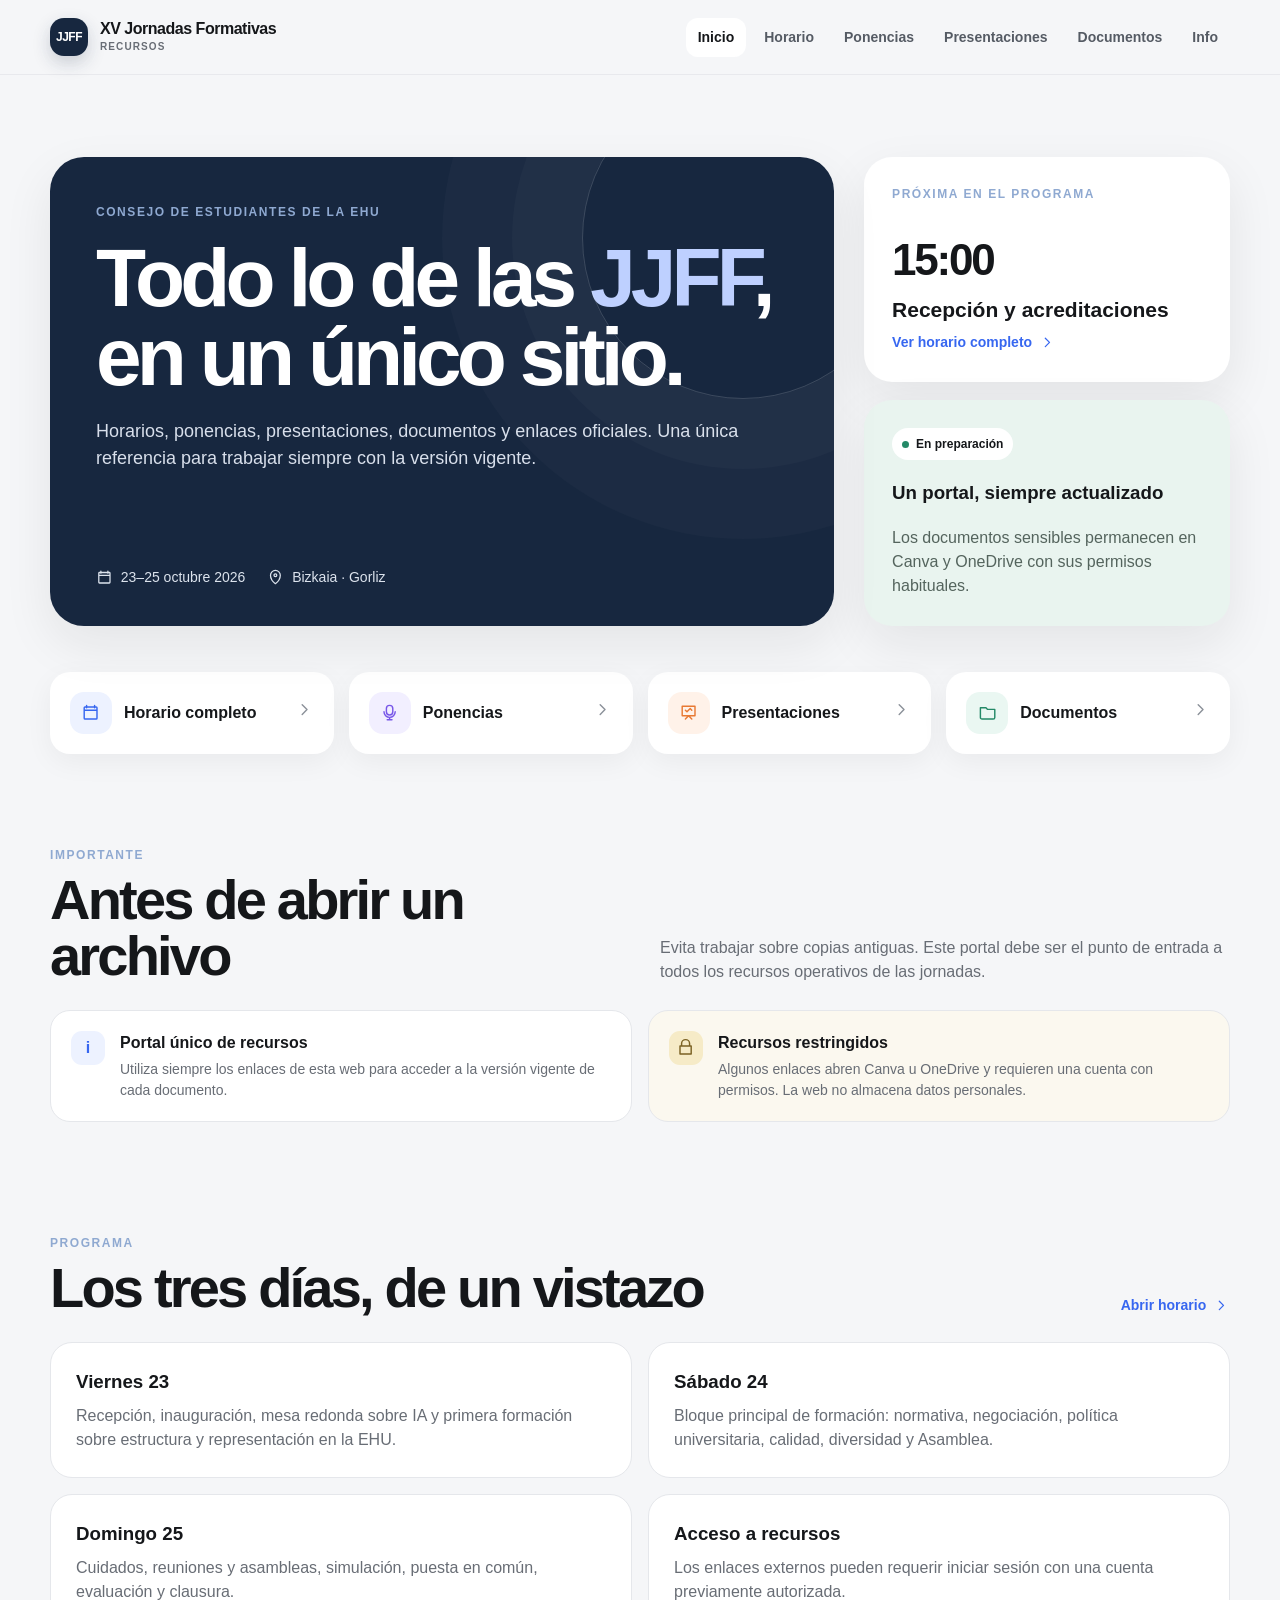
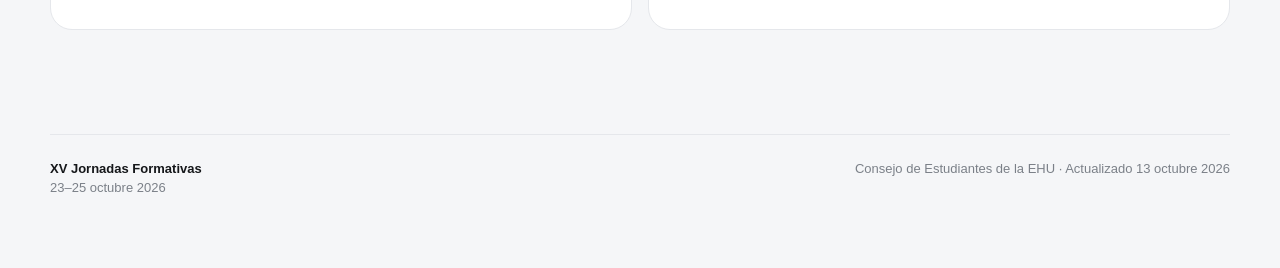
==== index.html @ 77112ab7 "Add files via upload" ====
<!doctype html><html lang="es"><head><meta charset="utf-8"><meta name="viewport" content="width=device-width,initial-scale=1"><meta name="theme-color" content="#17273f"><link rel="icon" href="assets/img/favicon.svg"><link rel="stylesheet" href="assets/css/styles.css"><title>JJFF 2026 · Recursos</title><meta name="description" content="Portal de recursos de las XV Jornadas Formativas del Consejo de Estudiantes de la EHU."></head><body><header class="site-header"><div class="container nav"><a class="brand" href="index.html"><span class="brand-mark">JJFF</span><span class="brand-copy"><span data-edition>XV Jornadas Formativas</span><small>Recursos</small></span></a><nav class="nav-links" aria-label="Navegación principal"><a class="nav-link" href="index.html">Inicio</a><a class="nav-link" href="horario.html">Horario</a><a class="nav-link" href="ponencias.html">Ponencias</a><a class="nav-link" href="presentaciones.html">Presentaciones</a><a class="nav-link" href="documentos.html">Documentos</a><a class="nav-link" href="info.html">Info</a></nav><button class="menu-button" aria-label="Abrir menú" aria-expanded="false">☰</button></div></header>
<main>
<section class="hero"><div class="container hero-grid"><div class="hero-main"><div class="eyebrow">Consejo de Estudiantes de la EHU</div><h1>Todo lo de las <span>JJFF</span>, en un único sitio.</h1><p class="hero-lead">Horarios, ponencias, presentaciones, documentos y enlaces oficiales. Una única referencia para trabajar siempre con la versión vigente.</p><div class="hero-meta"><span><svg viewBox="0 0 24 24"><path d="M7 3v3M17 3v3M4 9h16M5 5h14a1 1 0 0 1 1 1v13a1 1 0 0 1-1 1H5a1 1 0 0 1-1-1V6a1 1 0 0 1 1-1Z"/></svg><span data-dates></span></span><span><svg viewBox="0 0 24 24"><path d="M12 21s7-5 7-12a7 7 0 1 0-14 0c0 7 7 12 7 12Z"/><circle cx="12" cy="9" r="2"/></svg><span data-location></span></span></div></div><div class="hero-side"><aside class="next-card" id="next-session"></aside><aside class="status-card"><span class="status-pill">En preparación</span><h3>Un portal, siempre actualizado</h3><p>Los documentos sensibles permanecen en Canva y OneDrive con sus permisos habituales.</p></aside></div></div></section>
<section class="quick-section"><div class="container quick-grid" id="quick-links"></div></section>
<section class="section"><div class="container"><div class="section-head"><div><div class="section-kicker">Importante</div><h2>Antes de abrir un archivo</h2></div><p>Evita trabajar sobre copias antiguas. Este portal debe ser el punto de entrada a todos los recursos operativos de las jornadas.</p></div><div class="notices" id="notices"></div></div></section>
<section class="section"><div class="container"><div class="section-head"><div><div class="section-kicker">Programa</div><h2>Los tres días, de un vistazo</h2></div><a href="horario.html" class="text-link">Abrir horario <svg viewBox="0 0 24 24"><path d="m9 18 6-6-6-6"/></svg></a></div><div class="info-grid"><article class="info-card"><h3>Viernes 23</h3><p>Recepción, inauguración, mesa redonda sobre IA y primera formación sobre estructura y representación en la EHU.</p></article><article class="info-card"><h3>Sábado 24</h3><p>Bloque principal de formación: normativa, negociación, política universitaria, calidad, diversidad y Asamblea.</p></article><article class="info-card"><h3>Domingo 25</h3><p>Cuidados, reuniones y asambleas, simulación, puesta en común, evaluación y clausura.</p></article><article class="info-card"><h3>Acceso a recursos</h3><p>Los enlaces externos pueden requerir iniciar sesión con una cuenta previamente autorizada.</p></article></div></div></section>
</main><footer class="footer"><div class="container footer-inner"><div><strong data-edition>XV Jornadas Formativas</strong><br><span data-dates>23–25 octubre 2026</span></div><div>Consejo de Estudiantes de la EHU · Actualizado <span data-updated></span></div></div></footer><script src="assets/js/data.js"></script><script src="assets/js/site.js"></script></body></html>
---- assets/css/styles.css ----
:root{
  --bg:#f5f6f8; --surface:#fff; --ink:#15171a; --muted:#686d75; --line:#e5e7eb;
  --navy:#17273f; --blue:#3767f0; --violet:#7756e8; --orange:#e87933; --green:#248967;
  --radius:24px; --shadow:0 18px 50px rgba(21,23,26,.08); --max:1180px;
}
*{box-sizing:border-box} html{scroll-behavior:smooth} body{margin:0;background:var(--bg);color:var(--ink);font-family:EHUSans,Inter,ui-sans-serif,-apple-system,BlinkMacSystemFont,"Segoe UI",sans-serif;line-height:1.5}
a{color:inherit;text-decoration:none} svg{width:1.2em;height:1.2em;fill:none;stroke:currentColor;stroke-width:1.8;stroke-linecap:round;stroke-linejoin:round}.container{width:min(calc(100% - 36px),var(--max));margin:auto}
.site-header{position:sticky;top:0;z-index:50;background:rgba(245,246,248,.86);backdrop-filter:blur(18px);border-bottom:1px solid rgba(229,231,235,.8)}
.nav{height:74px;display:flex;align-items:center;gap:30px}.brand{display:flex;align-items:center;gap:12px;font-weight:800;letter-spacing:-.03em}.brand-mark{width:38px;height:38px;border-radius:14px;background:var(--navy);color:#fff;display:grid;place-items:center;font-size:12px;box-shadow:0 7px 18px rgba(23,39,63,.2)}.brand-copy{display:flex;flex-direction:column;line-height:1.05}.brand-copy small{font-size:10px;letter-spacing:.11em;text-transform:uppercase;color:var(--muted);font-weight:700;margin-top:4px}.nav-links{margin-left:auto;display:flex;gap:6px}.nav-link{padding:9px 12px;border-radius:12px;color:#555b64;font-size:14px;font-weight:650}.nav-link:hover,.nav-link.active{background:#fff;color:var(--ink)}.menu-button{display:none;margin-left:auto;border:0;background:#fff;border-radius:12px;width:42px;height:42px;font-size:22px}
.hero{padding:82px 0 34px}.hero-grid{display:grid;grid-template-columns:minmax(0,1.5fr) minmax(300px,.7fr);gap:30px;align-items:stretch}.hero-main{background:var(--navy);color:#fff;border-radius:34px;padding:46px;position:relative;overflow:hidden;min-height:440px;box-shadow:var(--shadow)}.hero-main:after{content:"";position:absolute;width:320px;height:320px;border:1px solid rgba(255,255,255,.16);border-radius:50%;right:-70px;top:-80px;box-shadow:0 0 0 70px rgba(255,255,255,.025),0 0 0 140px rgba(255,255,255,.018)}.eyebrow,.section-kicker{font-size:12px;font-weight:800;letter-spacing:.13em;text-transform:uppercase;color:#8fa9d1}.hero h1{font-size:clamp(44px,7vw,82px);line-height:.96;letter-spacing:-.06em;margin:18px 0 22px;max-width:780px}.hero h1 span{color:#bed0ff}.hero-lead{font-size:18px;color:#d8dfeb;max-width:650px}.hero-meta{position:absolute;bottom:38px;left:46px;display:flex;gap:22px;color:#dce3ed;font-size:14px}.hero-meta span{display:flex;gap:8px;align-items:center}.hero-side{display:flex;flex-direction:column;gap:18px}.next-card,.status-card{background:#fff;border-radius:28px;padding:28px;box-shadow:var(--shadow)}.next-card{flex:1}.next-time{font-size:44px;font-weight:850;letter-spacing:-.05em;margin-top:24px}.next-title{font-size:21px;font-weight:800;line-height:1.15;margin:5px 0 8px}.next-meta{color:var(--muted);margin-bottom:24px}.text-link{display:inline-flex;align-items:center;gap:7px;font-size:14px;font-weight:750;color:var(--blue)}.status-card{background:#e9f4ef}.status-pill{display:inline-flex;align-items:center;gap:7px;padding:7px 10px;background:#fff;border-radius:999px;font-size:12px;font-weight:800}.status-pill:before{content:"";width:7px;height:7px;border-radius:50%;background:var(--green)}.status-card p{color:#54645d;margin-bottom:0}
.quick-section{padding:12px 0 36px}.quick-grid{display:grid;grid-template-columns:repeat(4,1fr);gap:15px}.quick-card{background:#fff;border-radius:20px;padding:20px;display:flex;align-items:center;gap:12px;font-weight:800;box-shadow:0 8px 28px rgba(21,23,26,.05);transition:.18s ease}.quick-card:hover{transform:translateY(-3px);box-shadow:var(--shadow)}.quick-icon{width:42px;height:42px;border-radius:14px;display:grid;place-items:center;background:#f1f3f7}.quick-arrow{margin-left:auto;color:#8c929a}.tone-blue .quick-icon{color:var(--blue);background:#edf2ff}.tone-violet .quick-icon{color:var(--violet);background:#f2efff}.tone-orange .quick-icon{color:var(--orange);background:#fff2e9}.tone-green .quick-icon{color:var(--green);background:#eaf7f2}
.section{padding:56px 0}.section-head{display:flex;justify-content:space-between;align-items:end;gap:24px;margin-bottom:26px}.section-head h2,.page-head h1{font-size:clamp(34px,5vw,56px);line-height:1;letter-spacing:-.05em;margin:8px 0 0}.section-head p{max-width:570px;color:var(--muted);margin:0}.notices{display:grid;grid-template-columns:1fr 1fr;gap:16px}.notice{display:flex;gap:15px;padding:20px;border-radius:20px;background:#fff;border:1px solid var(--line)}.notice.locked{background:#fbf8ef}.notice-symbol{width:34px;height:34px;border-radius:11px;background:#edf2ff;color:var(--blue);font-weight:850;display:grid;place-items:center;flex:0 0 auto}.notice.locked .notice-symbol{background:#f6ebc7;color:#7b6224}.notice strong{display:block}.notice p{margin:4px 0 0;color:var(--muted);font-size:14px}
.page-hero{padding:64px 0 30px}.page-head{max-width:820px}.page-head p{font-size:18px;color:var(--muted);max-width:720px}.control-bar{display:flex;gap:12px;align-items:center;margin:26px 0}.select,.search-box{background:#fff;border:1px solid var(--line);border-radius:14px;padding:12px 14px;font:inherit}.select{min-width:210px}.search-wrap{position:relative;max-width:480px;flex:1}.search-wrap svg{position:absolute;left:14px;top:50%;transform:translateY(-50%);color:#8b919a}.search-box{width:100%;padding-left:42px;outline:none}.search-box:focus,.select:focus{border-color:#bcc8e8;box-shadow:0 0 0 4px #edf2ff}
.day-block{margin-bottom:44px}.day-heading{display:flex;align-items:center;gap:18px;font-size:13px;text-transform:uppercase;letter-spacing:.1em;font-weight:850;color:var(--navy);margin-bottom:15px}.day-line{height:1px;background:var(--line);flex:1}.timeline{display:flex;flex-direction:column}.timeline-item{display:grid;grid-template-columns:76px 22px 1fr;gap:16px;min-height:106px}.time{padding-top:17px;display:flex;flex-direction:column;font-size:13px;color:var(--muted)}.time strong{font-size:15px;color:var(--ink)}.timeline-dot{position:relative}.timeline-dot:before{content:"";position:absolute;top:26px;left:7px;width:8px;height:8px;border-radius:50%;background:#9ea4ad;z-index:2}.timeline-dot:after{content:"";position:absolute;top:34px;bottom:-16px;left:10.5px;width:1px;background:#d8dbe0}.timeline-item:last-child .timeline-dot:after{display:none}.type-formacion .timeline-dot:before{background:var(--blue)}.type-institucional .timeline-dot:before{background:var(--violet)}.type-descanso .timeline-dot:before{background:var(--green)}.type-traslado .timeline-dot:before,.type-logistica .timeline-dot:before{background:var(--orange)}.event-card{background:#fff;border-radius:18px;padding:16px 18px;margin-bottom:9px;border:1px solid #eceef1}.event-top{display:flex;gap:10px;align-items:center;margin-bottom:7px}.badge{font-size:10px;text-transform:uppercase;letter-spacing:.08em;font-weight:800;color:#747b84}.place{font-size:12px;color:#989da4}.event-card h3{font-size:17px;line-height:1.25;margin:0}.speaker{margin:6px 0 0;color:var(--blue);font-weight:700;font-size:14px}
.talk-grid{display:grid;grid-template-columns:repeat(2,1fr);gap:16px}.talk-card{background:#fff;border-radius:22px;padding:24px;border:1px solid var(--line);display:flex;flex-direction:column;min-height:235px}.talk-meta,.mini-meta{display:flex;gap:10px;font-size:11px;text-transform:uppercase;letter-spacing:.08em;font-weight:800;color:#818791}.talk-card h3{font-size:21px;line-height:1.16;letter-spacing:-.02em;margin:16px 0 2px}.talk-actions{display:flex;gap:9px;margin-top:auto;padding-top:20px}.resource-btn{border:1px solid var(--line);background:#f8f9fb;border-radius:13px;padding:10px 12px;display:flex;align-items:center;gap:8px;font-size:13px;font-weight:800}.resource-btn small{font-weight:600;color:var(--muted)}.resource-btn.disabled{opacity:.5;cursor:not-allowed}.resource-btn svg{margin-left:4px}.empty{grid-column:1/-1;background:#fff;border-radius:20px;padding:30px;color:var(--muted)}
.resource-group{margin-bottom:34px}.resource-list{margin-top:12px;background:#fff;border-radius:22px;overflow:hidden;border:1px solid var(--line)}.resource-row{display:flex;gap:20px;align-items:center;justify-content:space-between;padding:22px 24px;border-bottom:1px solid var(--line)}.resource-row:last-child{border-bottom:0}.resource-title{display:flex;align-items:center;gap:10px;flex-wrap:wrap}.resource-title h3{margin:0;font-size:17px}.resource-row p{margin:5px 0 0;color:var(--muted);font-size:14px}.lock-badge,.public-badge{display:inline-flex;align-items:center;gap:5px;font-size:10px;text-transform:uppercase;letter-spacing:.07em;font-weight:800;padding:5px 8px;border-radius:999px}.lock-badge{background:#f7efda;color:#806525}.public-badge{background:#eaf7f2;color:#21694f}.lock-badge svg{width:11px;height:11px}.open-link{white-space:nowrap;display:flex;align-items:center;gap:6px;color:var(--blue);font-size:13px;font-weight:800}.open-link.muted{color:#aaaeb4}.open-link svg{width:14px;height:14px}
.rule-grid{display:grid;grid-template-columns:repeat(2,1fr);gap:15px}.rule-card{background:#fff;border-radius:22px;padding:24px;display:flex;gap:18px;border:1px solid var(--line)}.rule-num{font-size:12px;font-weight:850;color:#9da3ac;padding-top:4px}.rule-card h3{margin:0 0 8px;font-size:18px}.rule-card p{margin:0;color:var(--muted);font-size:14px}.presentation-list{background:#fff;border:1px solid var(--line);border-radius:22px;overflow:hidden}.presentation-row{display:flex;align-items:center;justify-content:space-between;gap:24px;padding:20px 22px;border-bottom:1px solid var(--line)}.presentation-row:last-child{border-bottom:0}.presentation-row h3{margin:5px 0 2px;font-size:16px}.presentation-row p{margin:0;color:var(--muted);font-size:13px}
.info-grid{display:grid;grid-template-columns:1fr 1fr;gap:16px}.info-card{background:#fff;border:1px solid var(--line);border-radius:22px;padding:25px}.info-card h3{margin:0 0 8px}.info-card p{color:var(--muted);margin:0}.code-note{background:#15171a;color:#e8ecf4;border-radius:20px;padding:22px;font-family:ui-monospace,SFMono-Regular,Menlo,monospace;font-size:13px;overflow:auto}
.footer{padding:48px 0 70px;color:#7b8088}.footer-inner{border-top:1px solid var(--line);padding-top:24px;display:flex;justify-content:space-between;gap:20px;font-size:13px}.footer strong{color:var(--ink)}
@media(max-width:900px){.nav-links{display:none;position:absolute;top:66px;left:18px;right:18px;background:#fff;border-radius:18px;padding:8px;box-shadow:var(--shadow);flex-direction:column}.nav-links.open{display:flex}.menu-button{display:block}.hero{padding-top:42px}.hero-grid{grid-template-columns:1fr}.hero-main{min-height:390px}.hero-side{display:grid;grid-template-columns:1fr 1fr}.quick-grid{grid-template-columns:1fr 1fr}.talk-grid{grid-template-columns:1fr}.rule-grid{grid-template-columns:1fr}.info-grid{grid-template-columns:1fr}}
@media(max-width:640px){.container{width:min(calc(100% - 24px),var(--max))}.nav{height:66px}.brand-copy span{font-size:14px}.hero-main{padding:30px;border-radius:26px}.hero-main:after{right:-180px}.hero h1{font-size:50px}.hero-meta{position:relative;left:auto;bottom:auto;margin-top:55px;display:grid;gap:8px}.hero-side{grid-template-columns:1fr}.quick-grid{grid-template-columns:1fr}.notices{grid-template-columns:1fr}.section{padding:42px 0}.section-head{display:block}.section-head p{margin-top:14px}.timeline-item{grid-template-columns:60px 18px 1fr;gap:10px}.event-card{padding:14px}.talk-actions{flex-direction:column}.resource-row,.presentation-row{align-items:flex-start;flex-direction:column}.footer-inner{flex-direction:column}.control-bar{align-items:stretch;flex-direction:column}.select{width:100%}}
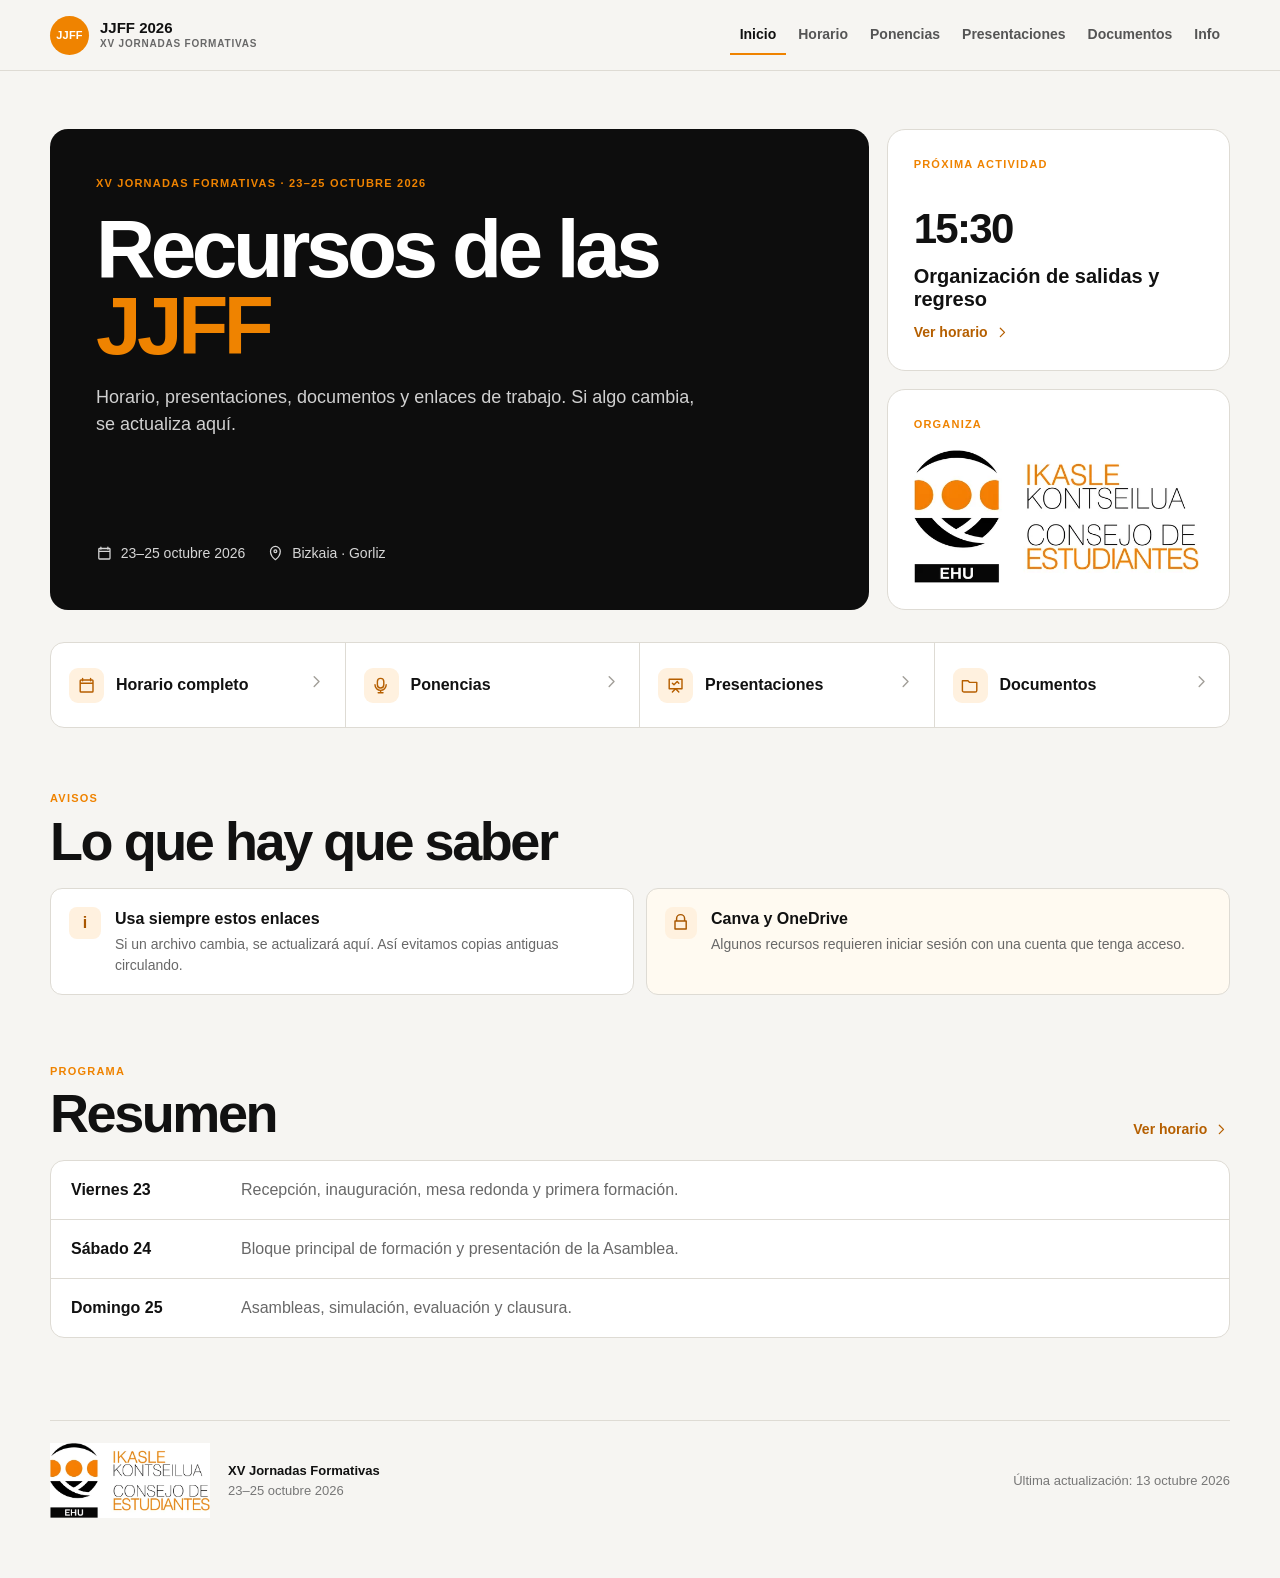
==== commit 18bef3d6: "Add files via upload" ====
--- a/index.html
+++ b/index.html
@@ -1,7 +1,6 @@
-<!doctype html><html lang="es"><head><meta charset="utf-8"><meta name="viewport" content="width=device-width,initial-scale=1"><meta name="theme-color" content="#17273f"><link rel="icon" href="assets/img/favicon.svg"><link rel="stylesheet" href="assets/css/styles.css"><title>JJFF 2026 · Recursos</title><meta name="description" content="Portal de recursos de las XV Jornadas Formativas del Consejo de Estudiantes de la EHU."></head><body><header class="site-header"><div class="container nav"><a class="brand" href="index.html"><span class="brand-mark">JJFF</span><span class="brand-copy"><span data-edition>XV Jornadas Formativas</span><small>Recursos</small></span></a><nav class="nav-links" aria-label="Navegación principal"><a class="nav-link" href="index.html">Inicio</a><a class="nav-link" href="horario.html">Horario</a><a class="nav-link" href="ponencias.html">Ponencias</a><a class="nav-link" href="presentaciones.html">Presentaciones</a><a class="nav-link" href="documentos.html">Documentos</a><a class="nav-link" href="info.html">Info</a></nav><button class="menu-button" aria-label="Abrir menú" aria-expanded="false">☰</button></div></header>
-<main>
-<section class="hero"><div class="container hero-grid"><div class="hero-main"><div class="eyebrow">Consejo de Estudiantes de la EHU</div><h1>Todo lo de las <span>JJFF</span>, en un único sitio.</h1><p class="hero-lead">Horarios, ponencias, presentaciones, documentos y enlaces oficiales. Una única referencia para trabajar siempre con la versión vigente.</p><div class="hero-meta"><span><svg viewBox="0 0 24 24"><path d="M7 3v3M17 3v3M4 9h16M5 5h14a1 1 0 0 1 1 1v13a1 1 0 0 1-1 1H5a1 1 0 0 1-1-1V6a1 1 0 0 1 1-1Z"/></svg><span data-dates></span></span><span><svg viewBox="0 0 24 24"><path d="M12 21s7-5 7-12a7 7 0 1 0-14 0c0 7 7 12 7 12Z"/><circle cx="12" cy="9" r="2"/></svg><span data-location></span></span></div></div><div class="hero-side"><aside class="next-card" id="next-session"></aside><aside class="status-card"><span class="status-pill">En preparación</span><h3>Un portal, siempre actualizado</h3><p>Los documentos sensibles permanecen en Canva y OneDrive con sus permisos habituales.</p></aside></div></div></section>
+<!doctype html><html lang="es"><head><meta charset="utf-8"><meta name="viewport" content="width=device-width,initial-scale=1"><meta name="theme-color" content="#f28c00"><link rel="icon" href="assets/img/favicon.svg"><link rel="stylesheet" href="assets/css/styles.css"><title>JJFF 2026 · Recursos</title><meta name="description" content="Recursos de las XV Jornadas Formativas del Consejo de Estudiantes de la EHU."></head><body><header class="site-header"><div class="container nav"><a class="brand" href="index.html"><span class="brand-mark">JJFF</span><span class="brand-copy"><span>JJFF 2026</span><small>XV Jornadas Formativas</small></span></a><nav class="nav-links" aria-label="Navegación principal"><a class="nav-link" href="index.html">Inicio</a><a class="nav-link" href="horario.html">Horario</a><a class="nav-link" href="ponencias.html">Ponencias</a><a class="nav-link" href="presentaciones.html">Presentaciones</a><a class="nav-link" href="documentos.html">Documentos</a><a class="nav-link" href="info.html">Info</a></nav><button class="menu-button" aria-label="Abrir menú" aria-expanded="false">☰</button></div></header><main>
+<section class="hero"><div class="container hero-grid"><div class="hero-main"><div class="eyebrow">XV Jornadas Formativas · <span data-dates></span></div><h1>Recursos de las <span>JJFF</span></h1><p class="hero-lead">Horario, presentaciones, documentos y enlaces de trabajo. Si algo cambia, se actualiza aquí.</p><div class="hero-meta"><span><svg viewBox="0 0 24 24"><path d="M7 3v3M17 3v3M4 9h16M5 5h14a1 1 0 0 1 1 1v13a1 1 0 0 1-1 1H5a1 1 0 0 1-1-1V6a1 1 0 0 1 1-1Z"/></svg><span data-dates></span></span><span><svg viewBox="0 0 24 24"><path d="M12 21s7-5 7-12a7 7 0 1 0-14 0c0 7 7 12 7 12Z"/><circle cx="12" cy="9" r="2"/></svg><span data-location></span></span></div></div><div class="hero-side"><aside class="next-card" id="next-session"></aside><aside class="organizer-card"><span class="small-label">Organiza</span><img data-council-logo alt="Consejo de Estudiantes de la EHU"></aside></div></div></section>
 <section class="quick-section"><div class="container quick-grid" id="quick-links"></div></section>
-<section class="section"><div class="container"><div class="section-head"><div><div class="section-kicker">Importante</div><h2>Antes de abrir un archivo</h2></div><p>Evita trabajar sobre copias antiguas. Este portal debe ser el punto de entrada a todos los recursos operativos de las jornadas.</p></div><div class="notices" id="notices"></div></div></section>
-<section class="section"><div class="container"><div class="section-head"><div><div class="section-kicker">Programa</div><h2>Los tres días, de un vistazo</h2></div><a href="horario.html" class="text-link">Abrir horario <svg viewBox="0 0 24 24"><path d="m9 18 6-6-6-6"/></svg></a></div><div class="info-grid"><article class="info-card"><h3>Viernes 23</h3><p>Recepción, inauguración, mesa redonda sobre IA y primera formación sobre estructura y representación en la EHU.</p></article><article class="info-card"><h3>Sábado 24</h3><p>Bloque principal de formación: normativa, negociación, política universitaria, calidad, diversidad y Asamblea.</p></article><article class="info-card"><h3>Domingo 25</h3><p>Cuidados, reuniones y asambleas, simulación, puesta en común, evaluación y clausura.</p></article><article class="info-card"><h3>Acceso a recursos</h3><p>Los enlaces externos pueden requerir iniciar sesión con una cuenta previamente autorizada.</p></article></div></div></section>
-</main><footer class="footer"><div class="container footer-inner"><div><strong data-edition>XV Jornadas Formativas</strong><br><span data-dates>23–25 octubre 2026</span></div><div>Consejo de Estudiantes de la EHU · Actualizado <span data-updated></span></div></div></footer><script src="assets/js/data.js"></script><script src="assets/js/site.js"></script></body></html>
+<section class="section compact-section"><div class="container"><div class="section-head"><div><div class="section-kicker">Avisos</div><h2>Lo que hay que saber</h2></div></div><div class="notices" id="notices"></div></div></section>
+<section class="section compact-section"><div class="container"><div class="section-head"><div><div class="section-kicker">Programa</div><h2>Resumen</h2></div><a href="horario.html" class="text-link">Ver horario <svg viewBox="0 0 24 24"><path d="m9 18 6-6-6-6"/></svg></a></div><div class="day-summary"><article><strong>Viernes 23</strong><span>Recepción, inauguración, mesa redonda y primera formación.</span></article><article><strong>Sábado 24</strong><span>Bloque principal de formación y presentación de la Asamblea.</span></article><article><strong>Domingo 25</strong><span>Asambleas, simulación, evaluación y clausura.</span></article></div></div></section>
+</main><footer class="footer"><div class="container footer-inner"><div class="footer-brand"><img data-council-logo alt="Consejo de Estudiantes de la EHU"><div><strong data-edition>XV Jornadas Formativas</strong><br><span data-dates>23–25 octubre 2026</span></div></div><div class="footer-copy">Última actualización: <span data-updated></span></div></div></footer><script src="assets/js/brand.js"></script><script src="assets/js/data.js"></script><script src="assets/js/site.js"></script></body></html>
--- a/assets/css/styles.css
+++ b/assets/css/styles.css
@@ -1,21 +1,21 @@
 :root{
-  --bg:#f5f6f8; --surface:#fff; --ink:#15171a; --muted:#686d75; --line:#e5e7eb;
-  --navy:#17273f; --blue:#3767f0; --violet:#7756e8; --orange:#e87933; --green:#248967;
-  --radius:24px; --shadow:0 18px 50px rgba(21,23,26,.08); --max:1180px;
+  --bg:#f6f5f2; --surface:#fff; --ink:#111; --muted:#686868; --line:#dedbd4;
+  --orange:#ef8300; --orange-soft:#fff1df; --black:#0d0d0d; --green:#1f7a53;
+  --radius:14px; --shadow:0 14px 40px rgba(0,0,0,.07); --max:1180px;
 }
-*{box-sizing:border-box} html{scroll-behavior:smooth} body{margin:0;background:var(--bg);color:var(--ink);font-family:EHUSans,Inter,ui-sans-serif,-apple-system,BlinkMacSystemFont,"Segoe UI",sans-serif;line-height:1.5}
-a{color:inherit;text-decoration:none} svg{width:1.2em;height:1.2em;fill:none;stroke:currentColor;stroke-width:1.8;stroke-linecap:round;stroke-linejoin:round}.container{width:min(calc(100% - 36px),var(--max));margin:auto}
-.site-header{position:sticky;top:0;z-index:50;background:rgba(245,246,248,.86);backdrop-filter:blur(18px);border-bottom:1px solid rgba(229,231,235,.8)}
-.nav{height:74px;display:flex;align-items:center;gap:30px}.brand{display:flex;align-items:center;gap:12px;font-weight:800;letter-spacing:-.03em}.brand-mark{width:38px;height:38px;border-radius:14px;background:var(--navy);color:#fff;display:grid;place-items:center;font-size:12px;box-shadow:0 7px 18px rgba(23,39,63,.2)}.brand-copy{display:flex;flex-direction:column;line-height:1.05}.brand-copy small{font-size:10px;letter-spacing:.11em;text-transform:uppercase;color:var(--muted);font-weight:700;margin-top:4px}.nav-links{margin-left:auto;display:flex;gap:6px}.nav-link{padding:9px 12px;border-radius:12px;color:#555b64;font-size:14px;font-weight:650}.nav-link:hover,.nav-link.active{background:#fff;color:var(--ink)}.menu-button{display:none;margin-left:auto;border:0;background:#fff;border-radius:12px;width:42px;height:42px;font-size:22px}
-.hero{padding:82px 0 34px}.hero-grid{display:grid;grid-template-columns:minmax(0,1.5fr) minmax(300px,.7fr);gap:30px;align-items:stretch}.hero-main{background:var(--navy);color:#fff;border-radius:34px;padding:46px;position:relative;overflow:hidden;min-height:440px;box-shadow:var(--shadow)}.hero-main:after{content:"";position:absolute;width:320px;height:320px;border:1px solid rgba(255,255,255,.16);border-radius:50%;right:-70px;top:-80px;box-shadow:0 0 0 70px rgba(255,255,255,.025),0 0 0 140px rgba(255,255,255,.018)}.eyebrow,.section-kicker{font-size:12px;font-weight:800;letter-spacing:.13em;text-transform:uppercase;color:#8fa9d1}.hero h1{font-size:clamp(44px,7vw,82px);line-height:.96;letter-spacing:-.06em;margin:18px 0 22px;max-width:780px}.hero h1 span{color:#bed0ff}.hero-lead{font-size:18px;color:#d8dfeb;max-width:650px}.hero-meta{position:absolute;bottom:38px;left:46px;display:flex;gap:22px;color:#dce3ed;font-size:14px}.hero-meta span{display:flex;gap:8px;align-items:center}.hero-side{display:flex;flex-direction:column;gap:18px}.next-card,.status-card{background:#fff;border-radius:28px;padding:28px;box-shadow:var(--shadow)}.next-card{flex:1}.next-time{font-size:44px;font-weight:850;letter-spacing:-.05em;margin-top:24px}.next-title{font-size:21px;font-weight:800;line-height:1.15;margin:5px 0 8px}.next-meta{color:var(--muted);margin-bottom:24px}.text-link{display:inline-flex;align-items:center;gap:7px;font-size:14px;font-weight:750;color:var(--blue)}.status-card{background:#e9f4ef}.status-pill{display:inline-flex;align-items:center;gap:7px;padding:7px 10px;background:#fff;border-radius:999px;font-size:12px;font-weight:800}.status-pill:before{content:"";width:7px;height:7px;border-radius:50%;background:var(--green)}.status-card p{color:#54645d;margin-bottom:0}
-.quick-section{padding:12px 0 36px}.quick-grid{display:grid;grid-template-columns:repeat(4,1fr);gap:15px}.quick-card{background:#fff;border-radius:20px;padding:20px;display:flex;align-items:center;gap:12px;font-weight:800;box-shadow:0 8px 28px rgba(21,23,26,.05);transition:.18s ease}.quick-card:hover{transform:translateY(-3px);box-shadow:var(--shadow)}.quick-icon{width:42px;height:42px;border-radius:14px;display:grid;place-items:center;background:#f1f3f7}.quick-arrow{margin-left:auto;color:#8c929a}.tone-blue .quick-icon{color:var(--blue);background:#edf2ff}.tone-violet .quick-icon{color:var(--violet);background:#f2efff}.tone-orange .quick-icon{color:var(--orange);background:#fff2e9}.tone-green .quick-icon{color:var(--green);background:#eaf7f2}
-.section{padding:56px 0}.section-head{display:flex;justify-content:space-between;align-items:end;gap:24px;margin-bottom:26px}.section-head h2,.page-head h1{font-size:clamp(34px,5vw,56px);line-height:1;letter-spacing:-.05em;margin:8px 0 0}.section-head p{max-width:570px;color:var(--muted);margin:0}.notices{display:grid;grid-template-columns:1fr 1fr;gap:16px}.notice{display:flex;gap:15px;padding:20px;border-radius:20px;background:#fff;border:1px solid var(--line)}.notice.locked{background:#fbf8ef}.notice-symbol{width:34px;height:34px;border-radius:11px;background:#edf2ff;color:var(--blue);font-weight:850;display:grid;place-items:center;flex:0 0 auto}.notice.locked .notice-symbol{background:#f6ebc7;color:#7b6224}.notice strong{display:block}.notice p{margin:4px 0 0;color:var(--muted);font-size:14px}
-.page-hero{padding:64px 0 30px}.page-head{max-width:820px}.page-head p{font-size:18px;color:var(--muted);max-width:720px}.control-bar{display:flex;gap:12px;align-items:center;margin:26px 0}.select,.search-box{background:#fff;border:1px solid var(--line);border-radius:14px;padding:12px 14px;font:inherit}.select{min-width:210px}.search-wrap{position:relative;max-width:480px;flex:1}.search-wrap svg{position:absolute;left:14px;top:50%;transform:translateY(-50%);color:#8b919a}.search-box{width:100%;padding-left:42px;outline:none}.search-box:focus,.select:focus{border-color:#bcc8e8;box-shadow:0 0 0 4px #edf2ff}
-.day-block{margin-bottom:44px}.day-heading{display:flex;align-items:center;gap:18px;font-size:13px;text-transform:uppercase;letter-spacing:.1em;font-weight:850;color:var(--navy);margin-bottom:15px}.day-line{height:1px;background:var(--line);flex:1}.timeline{display:flex;flex-direction:column}.timeline-item{display:grid;grid-template-columns:76px 22px 1fr;gap:16px;min-height:106px}.time{padding-top:17px;display:flex;flex-direction:column;font-size:13px;color:var(--muted)}.time strong{font-size:15px;color:var(--ink)}.timeline-dot{position:relative}.timeline-dot:before{content:"";position:absolute;top:26px;left:7px;width:8px;height:8px;border-radius:50%;background:#9ea4ad;z-index:2}.timeline-dot:after{content:"";position:absolute;top:34px;bottom:-16px;left:10.5px;width:1px;background:#d8dbe0}.timeline-item:last-child .timeline-dot:after{display:none}.type-formacion .timeline-dot:before{background:var(--blue)}.type-institucional .timeline-dot:before{background:var(--violet)}.type-descanso .timeline-dot:before{background:var(--green)}.type-traslado .timeline-dot:before,.type-logistica .timeline-dot:before{background:var(--orange)}.event-card{background:#fff;border-radius:18px;padding:16px 18px;margin-bottom:9px;border:1px solid #eceef1}.event-top{display:flex;gap:10px;align-items:center;margin-bottom:7px}.badge{font-size:10px;text-transform:uppercase;letter-spacing:.08em;font-weight:800;color:#747b84}.place{font-size:12px;color:#989da4}.event-card h3{font-size:17px;line-height:1.25;margin:0}.speaker{margin:6px 0 0;color:var(--blue);font-weight:700;font-size:14px}
-.talk-grid{display:grid;grid-template-columns:repeat(2,1fr);gap:16px}.talk-card{background:#fff;border-radius:22px;padding:24px;border:1px solid var(--line);display:flex;flex-direction:column;min-height:235px}.talk-meta,.mini-meta{display:flex;gap:10px;font-size:11px;text-transform:uppercase;letter-spacing:.08em;font-weight:800;color:#818791}.talk-card h3{font-size:21px;line-height:1.16;letter-spacing:-.02em;margin:16px 0 2px}.talk-actions{display:flex;gap:9px;margin-top:auto;padding-top:20px}.resource-btn{border:1px solid var(--line);background:#f8f9fb;border-radius:13px;padding:10px 12px;display:flex;align-items:center;gap:8px;font-size:13px;font-weight:800}.resource-btn small{font-weight:600;color:var(--muted)}.resource-btn.disabled{opacity:.5;cursor:not-allowed}.resource-btn svg{margin-left:4px}.empty{grid-column:1/-1;background:#fff;border-radius:20px;padding:30px;color:var(--muted)}
-.resource-group{margin-bottom:34px}.resource-list{margin-top:12px;background:#fff;border-radius:22px;overflow:hidden;border:1px solid var(--line)}.resource-row{display:flex;gap:20px;align-items:center;justify-content:space-between;padding:22px 24px;border-bottom:1px solid var(--line)}.resource-row:last-child{border-bottom:0}.resource-title{display:flex;align-items:center;gap:10px;flex-wrap:wrap}.resource-title h3{margin:0;font-size:17px}.resource-row p{margin:5px 0 0;color:var(--muted);font-size:14px}.lock-badge,.public-badge{display:inline-flex;align-items:center;gap:5px;font-size:10px;text-transform:uppercase;letter-spacing:.07em;font-weight:800;padding:5px 8px;border-radius:999px}.lock-badge{background:#f7efda;color:#806525}.public-badge{background:#eaf7f2;color:#21694f}.lock-badge svg{width:11px;height:11px}.open-link{white-space:nowrap;display:flex;align-items:center;gap:6px;color:var(--blue);font-size:13px;font-weight:800}.open-link.muted{color:#aaaeb4}.open-link svg{width:14px;height:14px}
-.rule-grid{display:grid;grid-template-columns:repeat(2,1fr);gap:15px}.rule-card{background:#fff;border-radius:22px;padding:24px;display:flex;gap:18px;border:1px solid var(--line)}.rule-num{font-size:12px;font-weight:850;color:#9da3ac;padding-top:4px}.rule-card h3{margin:0 0 8px;font-size:18px}.rule-card p{margin:0;color:var(--muted);font-size:14px}.presentation-list{background:#fff;border:1px solid var(--line);border-radius:22px;overflow:hidden}.presentation-row{display:flex;align-items:center;justify-content:space-between;gap:24px;padding:20px 22px;border-bottom:1px solid var(--line)}.presentation-row:last-child{border-bottom:0}.presentation-row h3{margin:5px 0 2px;font-size:16px}.presentation-row p{margin:0;color:var(--muted);font-size:13px}
-.info-grid{display:grid;grid-template-columns:1fr 1fr;gap:16px}.info-card{background:#fff;border:1px solid var(--line);border-radius:22px;padding:25px}.info-card h3{margin:0 0 8px}.info-card p{color:var(--muted);margin:0}.code-note{background:#15171a;color:#e8ecf4;border-radius:20px;padding:22px;font-family:ui-monospace,SFMono-Regular,Menlo,monospace;font-size:13px;overflow:auto}
-.footer{padding:48px 0 70px;color:#7b8088}.footer-inner{border-top:1px solid var(--line);padding-top:24px;display:flex;justify-content:space-between;gap:20px;font-size:13px}.footer strong{color:var(--ink)}
-@media(max-width:900px){.nav-links{display:none;position:absolute;top:66px;left:18px;right:18px;background:#fff;border-radius:18px;padding:8px;box-shadow:var(--shadow);flex-direction:column}.nav-links.open{display:flex}.menu-button{display:block}.hero{padding-top:42px}.hero-grid{grid-template-columns:1fr}.hero-main{min-height:390px}.hero-side{display:grid;grid-template-columns:1fr 1fr}.quick-grid{grid-template-columns:1fr 1fr}.talk-grid{grid-template-columns:1fr}.rule-grid{grid-template-columns:1fr}.info-grid{grid-template-columns:1fr}}
-@media(max-width:640px){.container{width:min(calc(100% - 24px),var(--max))}.nav{height:66px}.brand-copy span{font-size:14px}.hero-main{padding:30px;border-radius:26px}.hero-main:after{right:-180px}.hero h1{font-size:50px}.hero-meta{position:relative;left:auto;bottom:auto;margin-top:55px;display:grid;gap:8px}.hero-side{grid-template-columns:1fr}.quick-grid{grid-template-columns:1fr}.notices{grid-template-columns:1fr}.section{padding:42px 0}.section-head{display:block}.section-head p{margin-top:14px}.timeline-item{grid-template-columns:60px 18px 1fr;gap:10px}.event-card{padding:14px}.talk-actions{flex-direction:column}.resource-row,.presentation-row{align-items:flex-start;flex-direction:column}.footer-inner{flex-direction:column}.control-bar{align-items:stretch;flex-direction:column}.select{width:100%}}
+*{box-sizing:border-box} html{scroll-behavior:smooth} body{margin:0;background:var(--bg);color:var(--ink);font-family:EHUSans,Inter,ui-sans-serif,-apple-system,BlinkMacSystemFont,"Segoe UI",sans-serif;line-height:1.5} button,input,select{font:inherit} a{color:inherit;text-decoration:none} svg{width:1.2em;height:1.2em;fill:none;stroke:currentColor;stroke-width:1.8;stroke-linecap:round;stroke-linejoin:round}.container{width:min(calc(100% - 36px),var(--max));margin:auto}
+.site-header{position:sticky;top:0;z-index:50;background:rgba(246,245,242,.94);backdrop-filter:blur(16px);border-bottom:1px solid var(--line)}
+.nav{height:70px;display:flex;align-items:center;gap:28px}.brand{display:flex;align-items:center;gap:11px;font-weight:800}.brand-mark{width:39px;height:39px;border-radius:50%;background:var(--orange);color:#fff;display:grid;place-items:center;font-size:11px;letter-spacing:.02em}.brand-copy{display:flex;flex-direction:column;line-height:1.08}.brand-copy>span{font-size:15px}.brand-copy small{font-size:10px;letter-spacing:.08em;text-transform:uppercase;color:var(--muted);font-weight:700;margin-top:3px}.nav-links{margin-left:auto;display:flex;gap:2px}.nav-link{padding:8px 10px;border-bottom:2px solid transparent;color:#555;font-size:14px;font-weight:650}.nav-link:hover,.nav-link.active{color:var(--ink);border-color:var(--orange)}.menu-button{display:none;margin-left:auto;border:1px solid var(--line);background:#fff;border-radius:10px;width:42px;height:42px;font-size:20px}
+.hero{padding:58px 0 24px}.hero-grid{display:grid;grid-template-columns:minmax(0,1.55fr) minmax(300px,.65fr);gap:18px}.hero-main{background:var(--black);color:#fff;border-radius:18px;padding:46px;min-height:380px;display:flex;flex-direction:column}.eyebrow,.section-kicker,.small-label{font-size:11px;font-weight:800;letter-spacing:.11em;text-transform:uppercase;color:var(--orange)}.hero h1{font-size:clamp(48px,7vw,82px);line-height:.94;letter-spacing:-.055em;margin:18px 0 20px;max-width:720px}.hero h1 span{color:var(--orange)}.hero-lead{font-size:18px;color:#d0d0d0;max-width:610px;margin:0}.hero-meta{margin-top:auto;padding-top:42px;display:flex;gap:22px;color:#d6d6d6;font-size:14px}.hero-meta span{display:flex;gap:8px;align-items:center}.hero-side{display:flex;flex-direction:column;gap:18px}.next-card,.organizer-card{background:#fff;border:1px solid var(--line);border-radius:18px;padding:26px}.next-card{flex:1}.next-time{font-size:42px;font-weight:850;letter-spacing:-.04em;margin-top:24px}.next-title{font-size:20px;font-weight:800;line-height:1.18;margin:5px 0 8px}.next-meta{color:var(--muted);margin-bottom:22px}.organizer-card{min-height:148px;display:flex;flex-direction:column;justify-content:space-between}.organizer-card img{width:min(100%,285px);height:auto;margin-top:18px}.text-link{display:inline-flex;align-items:center;gap:6px;font-size:14px;font-weight:760;color:#b55f00}.text-link:hover{text-decoration:underline}
+.quick-section{padding:8px 0 28px}.quick-grid{display:grid;grid-template-columns:repeat(4,1fr);border:1px solid var(--line);border-radius:14px;overflow:hidden;background:#fff}.quick-card{min-height:84px;padding:18px;display:flex;align-items:center;gap:12px;font-weight:800;border-right:1px solid var(--line);transition:.15s}.quick-card:last-child{border-right:0}.quick-card:hover{background:var(--orange-soft)}.quick-icon{width:35px;height:35px;border-radius:9px;display:grid;place-items:center;background:var(--orange-soft);color:#b65f00}.quick-arrow{margin-left:auto;color:#a3a09a}.tone-blue .quick-icon,.tone-violet .quick-icon,.tone-orange .quick-icon,.tone-green .quick-icon{color:#b65f00;background:var(--orange-soft)}
+.section{padding:50px 0}.compact-section{padding:34px 0}.content-section{padding-top:12px}.section-head{display:flex;justify-content:space-between;align-items:end;gap:24px;margin-bottom:20px}.section-head h2,.page-head h1{font-size:clamp(34px,5vw,54px);line-height:1;letter-spacing:-.045em;margin:7px 0 0}.section-head p{max-width:520px;color:var(--muted);margin:0}.notices{display:grid;grid-template-columns:1fr 1fr;gap:12px}.notice{display:flex;gap:14px;padding:18px;border-radius:12px;background:#fff;border:1px solid var(--line)}.notice.locked{background:#fffaf1}.notice-symbol{width:32px;height:32px;border-radius:8px;background:var(--orange-soft);color:#a95700;font-weight:850;display:grid;place-items:center;flex:0 0 auto}.notice strong{display:block}.notice p{margin:3px 0 0;color:var(--muted);font-size:14px}.day-summary{background:#fff;border:1px solid var(--line);border-radius:14px;overflow:hidden}.day-summary article{display:grid;grid-template-columns:150px 1fr;gap:20px;padding:17px 20px;border-bottom:1px solid var(--line)}.day-summary article:last-child{border-bottom:0}.day-summary span{color:var(--muted)}
+.page-hero{padding:58px 0 28px}.page-head{max-width:800px}.page-head p{font-size:17px;color:var(--muted);max-width:680px}.control-bar{display:flex;gap:12px;align-items:center;margin:24px 0 0}.select,.search-box,.admin-input{background:#fff;border:1px solid var(--line);border-radius:10px;padding:11px 13px;font:inherit;outline:none}.select{min-width:220px}.search-wrap{position:relative;max-width:470px;flex:1}.search-wrap svg{position:absolute;left:13px;top:50%;transform:translateY(-50%);color:#898989}.search-box{width:100%;padding-left:40px}.search-box:focus,.select:focus,.admin-input:focus{border-color:#df9d4f;box-shadow:0 0 0 3px rgba(239,131,0,.12)}
+.day-block{margin-bottom:40px}.day-heading{display:flex;align-items:center;gap:18px;font-size:12px;text-transform:uppercase;letter-spacing:.09em;font-weight:850;color:#333;margin-bottom:13px}.day-line{height:1px;background:var(--line);flex:1}.timeline{display:flex;flex-direction:column}.timeline-item{display:grid;grid-template-columns:76px 18px 1fr;gap:14px;min-height:99px}.time{padding-top:15px;display:flex;flex-direction:column;font-size:13px;color:var(--muted)}.time strong{font-size:15px;color:var(--ink)}.timeline-dot{position:relative}.timeline-dot:before{content:"";position:absolute;top:24px;left:5px;width:8px;height:8px;border-radius:50%;background:var(--orange);z-index:2}.timeline-dot:after{content:"";position:absolute;top:32px;bottom:-14px;left:8.5px;width:1px;background:#d4d0c8}.timeline-item:last-child .timeline-dot:after{display:none}.type-descanso .timeline-dot:before{background:#999}.type-traslado .timeline-dot:before,.type-logistica .timeline-dot:before{background:#555}.event-card{background:#fff;border-radius:12px;padding:15px 17px;margin-bottom:8px;border:1px solid var(--line)}.event-top{display:flex;gap:10px;align-items:center;margin-bottom:6px}.badge{font-size:10px;text-transform:uppercase;letter-spacing:.07em;font-weight:800;color:#777}.place{font-size:12px;color:#999}.event-card h3{font-size:17px;line-height:1.25;margin:0}.speaker{margin:5px 0 0;color:#a95700;font-weight:750;font-size:14px}
+.talk-grid{display:grid;grid-template-columns:repeat(2,1fr);gap:12px}.talk-card{background:#fff;border-radius:13px;padding:21px;border:1px solid var(--line);display:flex;flex-direction:column;min-height:220px}.talk-meta,.mini-meta{display:flex;gap:10px;font-size:10px;text-transform:uppercase;letter-spacing:.07em;font-weight:800;color:#858585}.talk-card h3{font-size:20px;line-height:1.18;letter-spacing:-.02em;margin:14px 0 2px}.talk-actions{display:flex;gap:8px;margin-top:auto;padding-top:18px}.resource-btn{border:1px solid var(--line);background:#fafafa;border-radius:9px;padding:9px 11px;display:flex;align-items:center;gap:7px;font-size:13px;font-weight:800}.resource-btn:hover{border-color:#c9b08f;background:#fffaf1}.resource-btn small{font-weight:600;color:var(--muted)}.resource-btn.disabled{opacity:.46;cursor:not-allowed}.resource-btn svg{margin-left:4px}.empty{grid-column:1/-1;background:#fff;border-radius:12px;padding:28px;color:var(--muted);border:1px solid var(--line)}
+.resource-group{margin-bottom:30px}.resource-list{margin-top:10px;background:#fff;border-radius:13px;overflow:hidden;border:1px solid var(--line)}.resource-row{display:flex;gap:20px;align-items:center;justify-content:space-between;padding:19px 21px;border-bottom:1px solid var(--line)}.resource-row:last-child{border-bottom:0}.resource-title{display:flex;align-items:center;gap:9px;flex-wrap:wrap}.resource-title h3{margin:0;font-size:17px}.resource-row p{margin:4px 0 0;color:var(--muted);font-size:14px}.lock-badge,.public-badge{display:inline-flex;align-items:center;gap:5px;font-size:9px;text-transform:uppercase;letter-spacing:.06em;font-weight:800;padding:4px 7px;border-radius:999px}.lock-badge{background:#fff0d8;color:#7d4c0e}.public-badge{background:#ececec;color:#555}.lock-badge svg{width:10px;height:10px}.open-link{white-space:nowrap;display:flex;align-items:center;gap:6px;color:#a95700;font-size:13px;font-weight:800}.open-link.muted{color:#aaa}.open-link svg{width:14px;height:14px}
+.rule-grid{display:grid;grid-template-columns:repeat(2,1fr);gap:12px}.rule-card{background:#fff;border-radius:13px;padding:21px;display:flex;gap:16px;border:1px solid var(--line)}.rule-num{font-size:11px;font-weight:850;color:var(--orange);padding-top:3px}.rule-card h3{margin:0 0 7px;font-size:17px}.rule-card p{margin:0;color:var(--muted);font-size:14px}.presentation-list{background:#fff;border:1px solid var(--line);border-radius:13px;overflow:hidden}.presentation-row{display:flex;align-items:center;justify-content:space-between;gap:24px;padding:18px 20px;border-bottom:1px solid var(--line)}.presentation-row:last-child{border-bottom:0}.presentation-row h3{margin:5px 0 2px;font-size:16px}.presentation-row p{margin:0;color:var(--muted);font-size:13px}
+.info-grid{display:grid;grid-template-columns:1fr 1fr;gap:12px}.info-card{background:#fff;border:1px solid var(--line);border-radius:13px;padding:22px}.info-card h3{margin:0 0 7px}.info-card p{color:var(--muted);margin:0}.footer{padding:48px 0 60px;color:#777}.footer-inner{border-top:1px solid var(--line);padding-top:22px;display:flex;justify-content:space-between;align-items:center;gap:24px;font-size:13px}.footer-brand{display:flex;align-items:center;gap:18px}.footer-brand img{width:160px;height:auto}.footer strong{color:var(--ink)}.footer-copy{text-align:right}
+/* Admin */
+.admin-main{min-height:80vh}.admin-hero{padding-bottom:14px}.admin-layout{display:grid;grid-template-columns:280px 1fr;gap:20px;align-items:start}.admin-auth,.admin-panel{background:#fff;border:1px solid var(--line);border-radius:13px;padding:20px}.admin-auth{position:sticky;top:90px}.admin-auth h2,.admin-panel h3,.admin-topbar h2{margin-top:0}.admin-auth p,.admin-topbar p,.admin-auth details{color:var(--muted);font-size:14px}.field-label{display:block;font-size:12px;font-weight:800;margin:18px 0 6px}.admin-input{width:100%}.button{border:0;border-radius:9px;padding:10px 14px;font-weight:800;cursor:pointer}.button.primary{background:var(--orange);color:#fff}.button.primary:hover{background:#d97600}.button.secondary{background:#eee;color:#222;margin-top:9px;width:100%}.admin-status,.save-status{font-size:13px;margin-top:10px;min-height:20px}.admin-status.ok,.save-status.ok{color:var(--green)}.admin-status.error,.save-status.error{color:#a42c23}.admin-editor{min-width:0}.admin-topbar{display:flex;justify-content:space-between;gap:20px;align-items:start;margin-bottom:14px}.admin-topbar p{margin:4px 0 0}.admin-panel{margin-bottom:12px}.admin-row{display:grid;grid-template-columns:minmax(220px,1.2fr) 1fr 1fr;gap:12px;padding:14px 0;border-bottom:1px solid var(--line);align-items:end}.admin-row:last-child{border-bottom:0}.admin-row-title strong{display:block;line-height:1.25}.admin-row-title small{color:var(--muted)}.admin-row label,.admin-grid-two label{font-size:12px;font-weight:700;color:#555}.admin-row label span,.admin-grid-two label span{display:block;margin-bottom:5px}.admin-grid-two{display:grid;grid-template-columns:1fr 1fr;gap:12px}code{background:#f1f0ed;padding:2px 5px;border-radius:4px}
+@media(max-width:900px){.nav-links{display:none;position:absolute;top:63px;left:18px;right:18px;background:#fff;border:1px solid var(--line);border-radius:12px;padding:7px;box-shadow:var(--shadow);flex-direction:column}.nav-links.open{display:flex}.nav-link{border:0;border-left:3px solid transparent}.nav-link.active{border-color:var(--orange)}.menu-button{display:block}.hero{padding-top:34px}.hero-grid{grid-template-columns:1fr}.hero-main{min-height:350px}.hero-side{display:grid;grid-template-columns:1fr 1fr}.quick-grid{grid-template-columns:1fr 1fr}.quick-card:nth-child(2){border-right:0}.quick-card:nth-child(-n+2){border-bottom:1px solid var(--line)}.talk-grid,.rule-grid,.info-grid{grid-template-columns:1fr}.admin-layout{grid-template-columns:1fr}.admin-auth{position:static}.admin-row{grid-template-columns:1fr}.admin-topbar{align-items:stretch;flex-direction:column}.admin-topbar .button{align-self:flex-start}}
+@media(max-width:640px){.container{width:min(calc(100% - 24px),var(--max))}.nav{height:64px}.brand-copy small{display:none}.hero-main{padding:28px;border-radius:14px}.hero h1{font-size:52px}.hero-meta{padding-top:38px;display:grid;gap:7px}.hero-side{grid-template-columns:1fr}.quick-grid{grid-template-columns:1fr}.quick-card{border-right:0;border-bottom:1px solid var(--line)}.quick-card:last-child{border-bottom:0}.notices{grid-template-columns:1fr}.section{padding:38px 0}.compact-section{padding:26px 0}.section-head{display:block}.section-head p{margin-top:12px}.day-summary article{grid-template-columns:1fr;gap:3px}.timeline-item{grid-template-columns:58px 16px 1fr;gap:8px}.event-card{padding:13px}.talk-actions{flex-direction:column}.resource-row,.presentation-row{align-items:flex-start;flex-direction:column}.footer-inner,.footer-brand{align-items:flex-start;flex-direction:column}.footer-copy{text-align:left}.control-bar{align-items:stretch;flex-direction:column}.select{width:100%}.admin-grid-two{grid-template-columns:1fr}}
